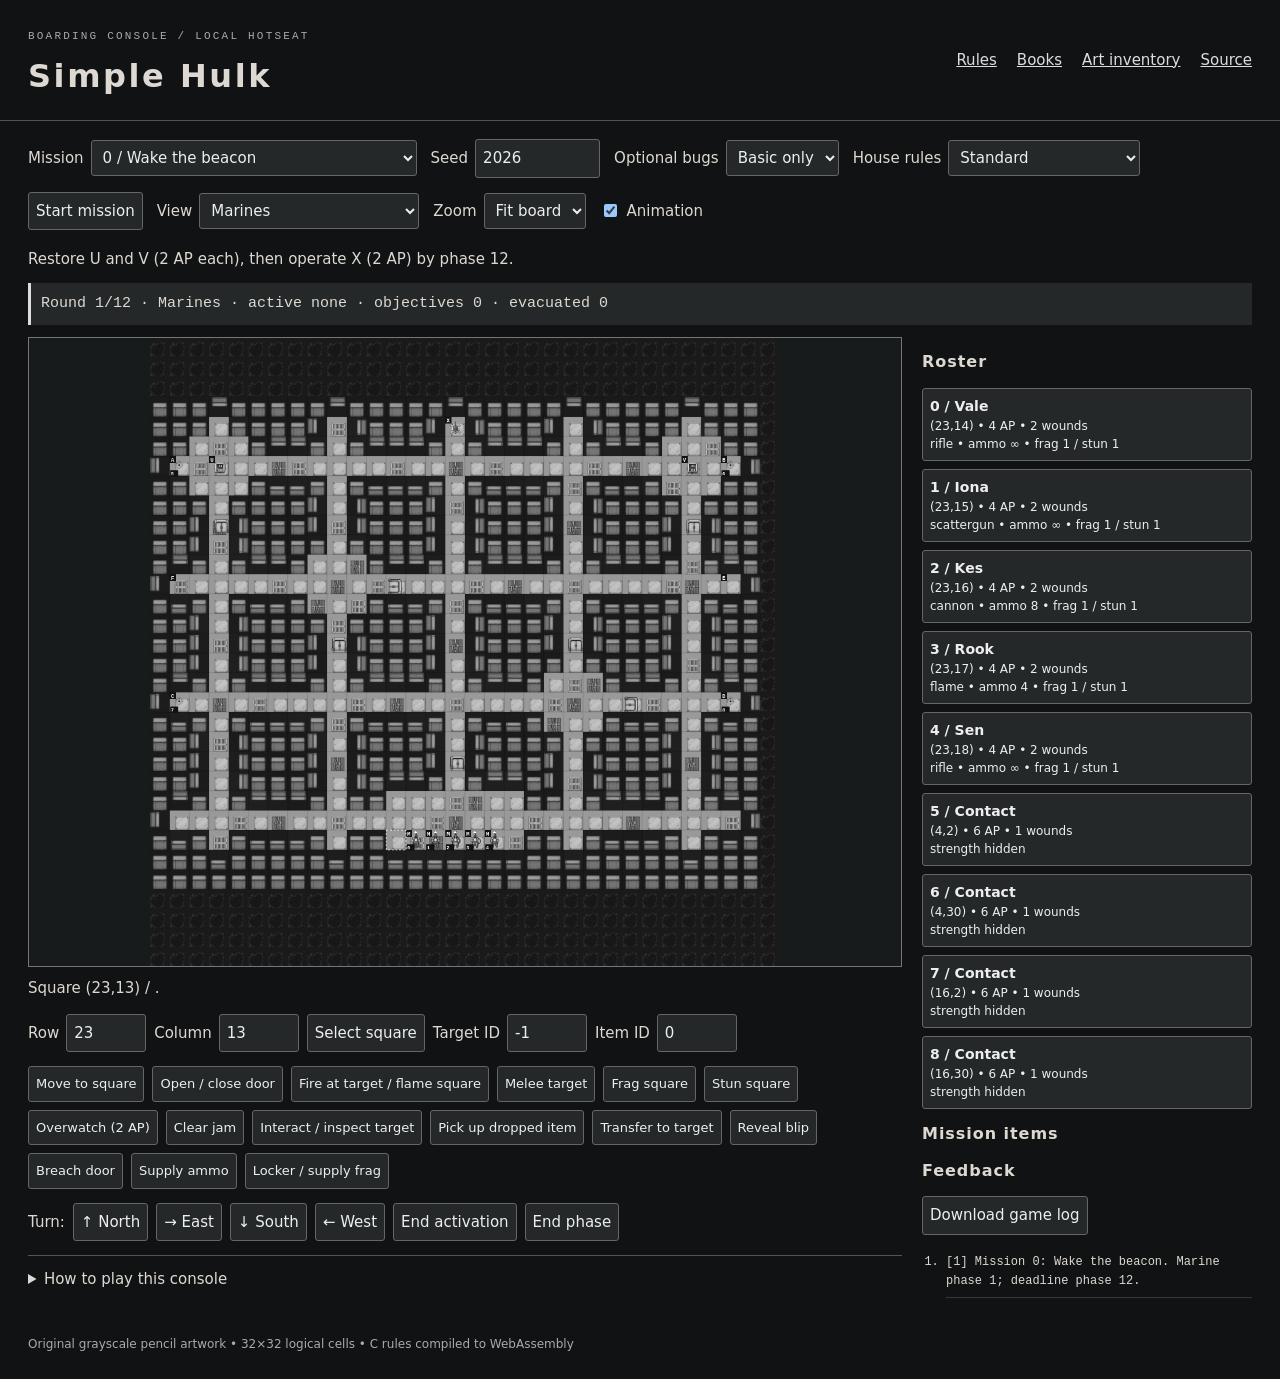
==== web/index.html @ 7cd79fe7 "WASM version" ====
<!doctype html>
<html lang="en">
<head>
<meta charset="utf-8"><meta name="viewport" content="width=device-width, initial-scale=1">
<title>Simple Hulk — boarding console</title><link rel="stylesheet" href="game.css">
</head>
<body>
<header><div><p class="eyebrow">BOARDING CONSOLE / LOCAL HOTSEAT</p><h1>Simple Hulk</h1></div><nav><a href="../rules/RULES.md">Rules</a><a href="../output/pdf/index.html">Books</a><a href="../assets/index.html">Art inventory</a><a href="https://github.com/barbalet/simplehulk/">Source</a></nav></header>
<section class="setup" aria-label="Mission setup">
<label>Mission <select id="mission"></select></label><label>Seed <input id="seed" type="number" min="0" max="4294967295" value="2026"></label>
<label>Optional bugs <select id="specialist"><option value="0">Basic only</option><option value="1">Skitter</option><option value="2">Brute</option><option value="3">Spitter</option></select></label>
<label>House rules <select id="house"><option value="0">Standard</option><option value="1">Training (+2 phases)</option><option value="2">Hard vacuum</option><option value="4">Reliable bursts</option><option value="8">Ghost contacts</option><option value="16">Sealed bulkheads</option><option value="32">Supply cache</option></select></label>
<button id="new" disabled>Start mission</button><label>View <select id="viewer"><option value="0">Marines</option><option value="1">Aliens (private contacts)</option></select></label>
<label>Zoom <select id="zoom"><option value="fit" selected>Fit board</option><option value="32">32 px</option><option value="48">48 px</option><option value="64">64 px</option></select></label><label><input id="motion" type="checkbox" checked> Animation</label>
</section>
<p id="briefing"></p><p id="status" role="status">Loading WebAssembly…</p>
<main><section class="board-column"><div class="map-scroll"><canvas id="map" width="1024" height="1024" tabindex="0" aria-label="32 by 32 boarding map. Use the coordinate controls below as an alternative to clicking."></canvas></div>
<p id="square">Select a model or square. Map coordinates use the book's one-based rows and columns.</p>
<div class="coordinates"><label>Row <input id="row" type="number" min="1" max="25" value="23"></label><label>Column <input id="col" type="number" min="1" max="31" value="13"></label><button id="select-square">Select square</button><label>Target ID <input id="target" type="number" min="-1" max="95" value="-1"></label><label>Item ID <input id="item" type="number" min="0" max="7" value="0"></label></div>
<div class="actions" id="actions">
<button data-action="0">Move to square</button><button data-action="2">Open / close door</button><button data-action="3">Fire at target / flame square</button><button data-action="4">Melee target</button><button data-action="5">Frag square</button><button data-action="6">Stun square</button><button data-action="7">Overwatch (2 AP)</button><button data-action="8">Clear jam</button><button data-action="9">Interact / inspect target</button><button data-action="10">Pick up dropped item</button><button data-action="11">Transfer to target</button><button data-action="12">Reveal blip</button><button data-action="13">Breach door</button><button data-action="14">Supply ammo</button><button id="interact-frag">Locker / supply frag</button>
</div>
<div class="turns"><span>Turn:</span><button data-facing="0">↑ North</button><button data-facing="1">→ East</button><button data-facing="2">↓ South</button><button data-facing="3">← West</button><button id="end">End activation</button><button id="phase">End phase</button></div>
<section id="arrivals" hidden><h2>Alien arrivals</h2><p>Choose entry points, then finish deployment. The engine enforces the queue and entry limits.</p><div id="entries"></div><button id="ready">Finish deployment</button></section>
<section id="reaction" hidden><h2>Overwatch — attack paused</h2><p id="reaction-text"></p><label>Responding Marine <select id="react-marine"></select></label><button id="react-fire">Fire reaction</button><button id="react-hold">Decline reaction</button><button id="resolve">Finish reactions / resume alien attack</button></section>
<details><summary>How to play this console</summary><p>Two players share this device. Select a unit in the roster to activate it. Select a destination or enemy on the map, then choose an action. Selecting a unit on the map does not activate it; it sets the target. Turning costs AP. End an activation before choosing another model. End the Marines phase, deploy contacts, then play alien activations. Resolve every overwatch window before continuing.</p><p>The 31×25 book map sits inside a 32×32 display grid. Outer vacuum cells are scenery. Movement animates between adjacent cells; rotations and effects are visual only. Rules, random dice, hidden contacts, items, victory and AP are handled by the compiled C engine. No automatic player or network play is provided. Alien view reveals private information: pass the device before switching views.</p><p>Relays, valves and mission gear retain their letter or number from the books. Mission collection uses Interact; Pick up is for dropped equipment. Use the item list and target ID for transfers. Overwatch is explicit: each eligible Marine may fire or decline once, in your chosen order; finish reactions to resume the alien action.</p></details>
</section><aside><h2>Roster</h2><div id="units"></div><h2>Mission items</h2><div id="items"></div><h2>Feedback</h2><button id="save-log">Download game log</button><ol id="log" aria-live="polite" aria-relevant="additions"></ol></aside></main>
<footer>Original grayscale pencil artwork • 32×32 logical cells • C rules compiled to WebAssembly</footer>
<script type="module" src="game.js"></script>
</body></html>
---- web/game.css ----
:root{color-scheme:dark;--paper:#ddd9d2;--ink:#141617;--line:#515557}*{box-sizing:border-box}body{margin:0;background:#101213;color:var(--paper);font:15px/1.5 system-ui,sans-serif}header{display:flex;justify-content:space-between;align-items:center;padding:20px 28px;border-bottom:1px solid var(--line)}h1{font-size:32px;letter-spacing:.08em;margin:0}h2{font-size:16px;letter-spacing:.06em}p{margin:10px 0}.eyebrow{font:11px monospace;letter-spacing:.2em;color:#aaa}nav{display:flex;gap:20px}a{color:#ddd}button,input,select{font:inherit;background:#242829;color:#eee;border:1px solid #666;border-radius:3px;padding:7px}button{cursor:pointer}button:hover,button:focus-visible{background:#434849;border-color:white}button:disabled{opacity:.4;cursor:default}label{display:inline-flex;gap:7px;align-items:center}input[type=number]{width:80px}#seed{width:125px}.setup{display:flex;flex-wrap:wrap;gap:14px;padding:18px 28px}#briefing,#status{margin:0 28px 12px}#status{font-family:monospace;padding:10px;background:#242829;border-left:3px solid #ddd}main{display:grid;grid-template-columns:minmax(0,1fr) 330px;gap:20px;padding:0 28px}.map-scroll{overflow:auto;max-height:70vh;border:1px solid #737779;background:#181b1c}canvas{display:block;filter:grayscale(1);width:min(100%,70vh);height:auto;margin-inline:auto;cursor:crosshair}canvas:focus-visible{outline:2px solid white;outline-offset:-2px}.coordinates,.actions,.turns{display:flex;gap:8px;flex-wrap:wrap;margin:14px 0}.actions button{font-size:13px}.turns{align-items:center}#reaction,#arrivals{padding:16px;border:2px solid #ddd;background:#303536;margin:16px 0}#reaction h2{font-size:20px}#entries{display:flex;gap:8px;margin:8px 0}#units{display:grid;gap:8px}.unit{display:block;text-align:left;width:100%;font-size:12px}.unit.active{border:2px solid white;background:#414748}.unit .name{font-size:14px;font-weight:600}#items{font:12px monospace}#log{font:12px/1.6 monospace;max-height:45vh;overflow:auto;padding-left:24px}#log li{padding:6px 0;border-bottom:1px solid #35393a}.error{color:#fff;background:#414141}details{border-top:1px solid #555;padding:12px 0}footer{padding:25px 28px;color:#aaa;font-size:12px}@media(max-width:850px){main{grid-template-columns:1fr;padding:0 12px}header{padding:14px;align-items:flex-start;gap:12px}nav{flex-wrap:wrap;font-size:12px;gap:8px}.setup{padding:14px}#briefing,#status{margin-left:12px;margin-right:12px}aside{display:grid;grid-template-columns:1fr}#units{grid-template-columns:repeat(auto-fit,minmax(180px,1fr))}}@media(prefers-reduced-motion:reduce){*{scroll-behavior:auto}}
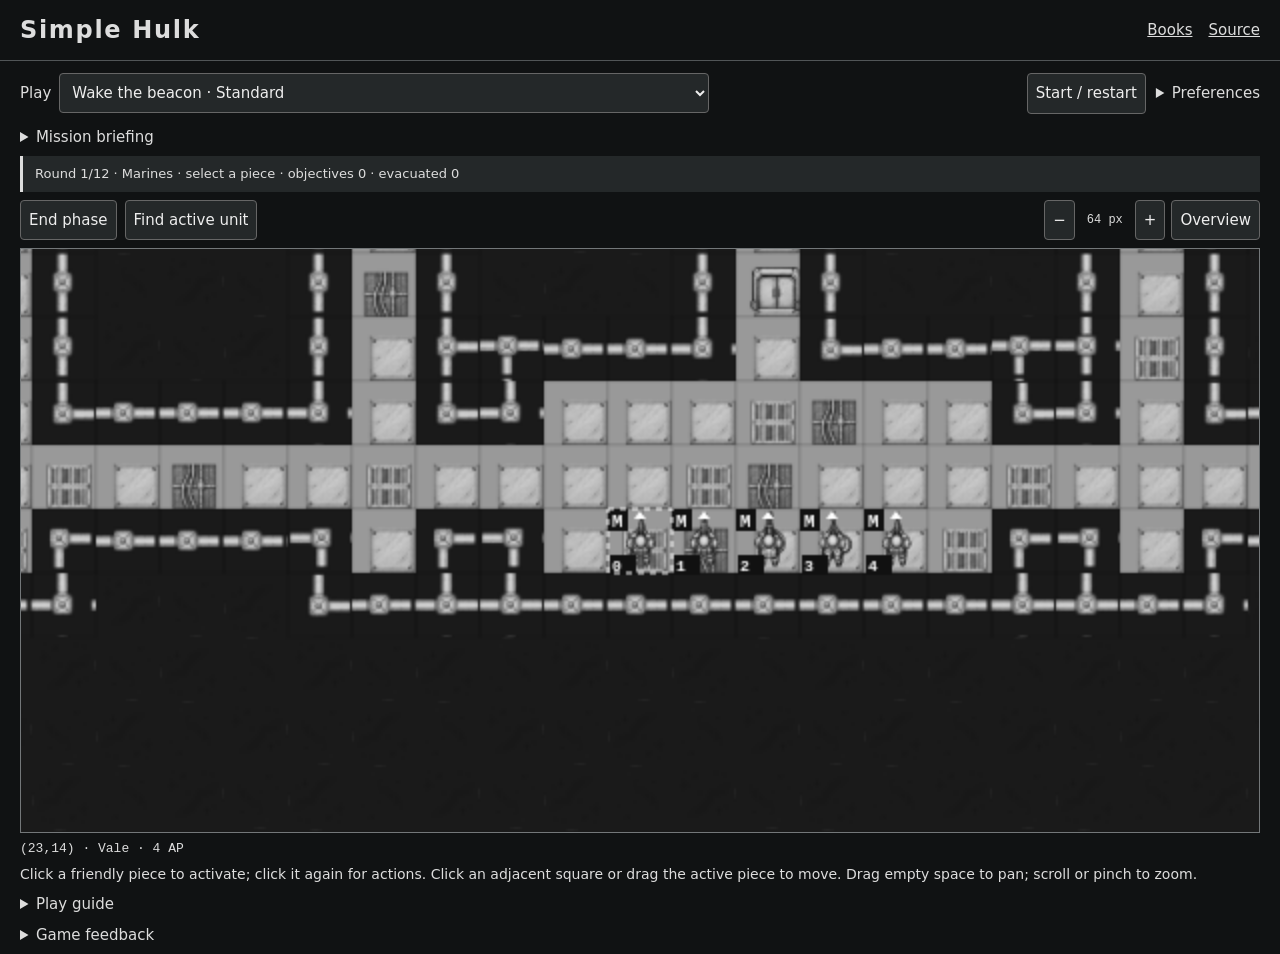
==== commit 358e7f36: "Update through initial feedback." ====
--- a/web/index.html
+++ b/web/index.html
@@ -1,30 +1,11 @@
 <!doctype html>
-<html lang="en">
-<head>
-<meta charset="utf-8"><meta name="viewport" content="width=device-width, initial-scale=1">
-<title>Simple Hulk — boarding console</title><link rel="stylesheet" href="game.css">
-</head>
-<body>
-<header><div><p class="eyebrow">BOARDING CONSOLE / LOCAL HOTSEAT</p><h1>Simple Hulk</h1></div><nav><a href="../rules/RULES.md">Rules</a><a href="../output/pdf/index.html">Books</a><a href="../assets/index.html">Art inventory</a><a href="https://github.com/barbalet/simplehulk/">Source</a></nav></header>
-<section class="setup" aria-label="Mission setup">
-<label>Mission <select id="mission"></select></label><label>Seed <input id="seed" type="number" min="0" max="4294967295" value="2026"></label>
-<label>Optional bugs <select id="specialist"><option value="0">Basic only</option><option value="1">Skitter</option><option value="2">Brute</option><option value="3">Spitter</option></select></label>
-<label>House rules <select id="house"><option value="0">Standard</option><option value="1">Training (+2 phases)</option><option value="2">Hard vacuum</option><option value="4">Reliable bursts</option><option value="8">Ghost contacts</option><option value="16">Sealed bulkheads</option><option value="32">Supply cache</option></select></label>
-<button id="new" disabled>Start mission</button><label>View <select id="viewer"><option value="0">Marines</option><option value="1">Aliens (private contacts)</option></select></label>
-<label>Zoom <select id="zoom"><option value="fit" selected>Fit board</option><option value="32">32 px</option><option value="48">48 px</option><option value="64">64 px</option></select></label><label><input id="motion" type="checkbox" checked> Animation</label>
-</section>
-<p id="briefing"></p><p id="status" role="status">Loading WebAssembly…</p>
-<main><section class="board-column"><div class="map-scroll"><canvas id="map" width="1024" height="1024" tabindex="0" aria-label="32 by 32 boarding map. Use the coordinate controls below as an alternative to clicking."></canvas></div>
-<p id="square">Select a model or square. Map coordinates use the book's one-based rows and columns.</p>
-<div class="coordinates"><label>Row <input id="row" type="number" min="1" max="25" value="23"></label><label>Column <input id="col" type="number" min="1" max="31" value="13"></label><button id="select-square">Select square</button><label>Target ID <input id="target" type="number" min="-1" max="95" value="-1"></label><label>Item ID <input id="item" type="number" min="0" max="7" value="0"></label></div>
-<div class="actions" id="actions">
-<button data-action="0">Move to square</button><button data-action="2">Open / close door</button><button data-action="3">Fire at target / flame square</button><button data-action="4">Melee target</button><button data-action="5">Frag square</button><button data-action="6">Stun square</button><button data-action="7">Overwatch (2 AP)</button><button data-action="8">Clear jam</button><button data-action="9">Interact / inspect target</button><button data-action="10">Pick up dropped item</button><button data-action="11">Transfer to target</button><button data-action="12">Reveal blip</button><button data-action="13">Breach door</button><button data-action="14">Supply ammo</button><button id="interact-frag">Locker / supply frag</button>
-</div>
-<div class="turns"><span>Turn:</span><button data-facing="0">↑ North</button><button data-facing="1">→ East</button><button data-facing="2">↓ South</button><button data-facing="3">← West</button><button id="end">End activation</button><button id="phase">End phase</button></div>
-<section id="arrivals" hidden><h2>Alien arrivals</h2><p>Choose entry points, then finish deployment. The engine enforces the queue and entry limits.</p><div id="entries"></div><button id="ready">Finish deployment</button></section>
-<section id="reaction" hidden><h2>Overwatch — attack paused</h2><p id="reaction-text"></p><label>Responding Marine <select id="react-marine"></select></label><button id="react-fire">Fire reaction</button><button id="react-hold">Decline reaction</button><button id="resolve">Finish reactions / resume alien attack</button></section>
-<details><summary>How to play this console</summary><p>Two players share this device. Select a unit in the roster to activate it. Select a destination or enemy on the map, then choose an action. Selecting a unit on the map does not activate it; it sets the target. Turning costs AP. End an activation before choosing another model. End the Marines phase, deploy contacts, then play alien activations. Resolve every overwatch window before continuing.</p><p>The 31×25 book map sits inside a 32×32 display grid. Outer vacuum cells are scenery. Movement animates between adjacent cells; rotations and effects are visual only. Rules, random dice, hidden contacts, items, victory and AP are handled by the compiled C engine. No automatic player or network play is provided. Alien view reveals private information: pass the device before switching views.</p><p>Relays, valves and mission gear retain their letter or number from the books. Mission collection uses Interact; Pick up is for dropped equipment. Use the item list and target ID for transfers. Overwatch is explicit: each eligible Marine may fire or decline once, in your chosen order; finish reactions to resume the alien action.</p></details>
-</section><aside><h2>Roster</h2><div id="units"></div><h2>Mission items</h2><div id="items"></div><h2>Feedback</h2><button id="save-log">Download game log</button><ol id="log" aria-live="polite" aria-relevant="additions"></ol></aside></main>
-<footer>Original grayscale pencil artwork • 32×32 logical cells • C rules compiled to WebAssembly</footer>
-<script type="module" src="game.js"></script>
-</body></html>
+<html lang="en"><head><meta charset="utf-8"><meta name="viewport" content="width=device-width, initial-scale=1"><title>Simple Hulk</title><link rel="stylesheet" href="game.css"></head><body>
+<header><h1>Simple Hulk</h1><nav><a href="../output/pdf/index.html">Books</a><a href="https://github.com/barbalet/simplehulk/">Source</a></nav></header>
+<section class="setup"><label>Play <select id="mission" aria-label="Scenario and rules version"></select></label><button id="new" disabled>Start / restart</button><details class="preferences"><summary>Preferences</summary><label>Seed <input id="seed" type="number" min="0" max="4294967295" value="2026"></label><label>Private view <select id="viewer"><option value="auto">Current team</option><option value="0">Marines</option><option value="1">Aliens</option></select></label><label><input id="motion" type="checkbox" checked> Animation</label><button id="save-log">Download log</button><p>Local hotseat: pass the device when teams change. Alien view shows private contacts.</p></details></section>
+<details class="brief"><summary>Mission briefing</summary><p id="briefing"></p></details><p id="status" role="status">Loading WebAssembly…</p>
+<main><section class="board-column"><div class="board-toolbar"><button id="phase">End phase</button><button id="focus">Find active unit</button><div class="zoom-tools"><button id="zoom-out" aria-label="Zoom out">−</button><span id="zoom-level">64 px</span><button id="zoom-in" aria-label="Zoom in">+</button><button id="fit">Overview</button></div></div>
+<div class="map-scroll"><canvas id="map" width="1024" height="1024" tabindex="0" aria-label="Board. Arrow keys select squares, Enter selects or moves, M opens unit actions, Escape cancels."></canvas><section id="context" hidden aria-label="Selected unit actions"><strong id="context-name"></strong><p id="context-detail"></p><label>Action <select id="unit-action"></select></label><button id="do-action">Choose</button><button id="close-menu" aria-label="Close actions">×</button></section></div>
+<p id="square" role="status"></p><p id="hint">Click a Marine to activate it. Click again for actions. Click an adjacent square or drag the active piece to move. Drag empty space to pan; scroll or pinch to zoom.</p>
+<details><summary>Play guide</summary><p>Choose any mission and rules version from Play. The board is the control: select a friendly piece, open its action dropdown, then click the target square or piece when prompted. Turning, overwatch, weapons, grenades and equipment are in that menu. End activation there before selecting another piece.</p><p>Click an entry letter to deploy contacts. End phase becomes Finish deployment or Resume alien attack when needed. During overwatch, click a highlighted Marine and choose Fire reaction or Decline reaction. The C engine checks legality and spends AP; dragging never skips cells or bypasses reactions.</p><p>Arrow keys move the square cursor; Enter selects a unit or moves to a square, M opens its menu, Escape cancels targeting. Overview shows the whole board; + enlarges pieces again. Mission items remain on their squares or carrier icons.</p></details>
+<details><summary>Game feedback</summary><ol id="log" aria-live="polite" aria-relevant="additions"></ol></details></section></main>
+<script type="module" src="game.js"></script></body></html>
--- a/web/game.css
+++ b/web/game.css
@@ -1 +1 @@
-:root{color-scheme:dark;--paper:#ddd9d2;--ink:#141617;--line:#515557}*{box-sizing:border-box}body{margin:0;background:#101213;color:var(--paper);font:15px/1.5 system-ui,sans-serif}header{display:flex;justify-content:space-between;align-items:center;padding:20px 28px;border-bottom:1px solid var(--line)}h1{font-size:32px;letter-spacing:.08em;margin:0}h2{font-size:16px;letter-spacing:.06em}p{margin:10px 0}.eyebrow{font:11px monospace;letter-spacing:.2em;color:#aaa}nav{display:flex;gap:20px}a{color:#ddd}button,input,select{font:inherit;background:#242829;color:#eee;border:1px solid #666;border-radius:3px;padding:7px}button{cursor:pointer}button:hover,button:focus-visible{background:#434849;border-color:white}button:disabled{opacity:.4;cursor:default}label{display:inline-flex;gap:7px;align-items:center}input[type=number]{width:80px}#seed{width:125px}.setup{display:flex;flex-wrap:wrap;gap:14px;padding:18px 28px}#briefing,#status{margin:0 28px 12px}#status{font-family:monospace;padding:10px;background:#242829;border-left:3px solid #ddd}main{display:grid;grid-template-columns:minmax(0,1fr) 330px;gap:20px;padding:0 28px}.map-scroll{overflow:auto;max-height:70vh;border:1px solid #737779;background:#181b1c}canvas{display:block;filter:grayscale(1);width:min(100%,70vh);height:auto;margin-inline:auto;cursor:crosshair}canvas:focus-visible{outline:2px solid white;outline-offset:-2px}.coordinates,.actions,.turns{display:flex;gap:8px;flex-wrap:wrap;margin:14px 0}.actions button{font-size:13px}.turns{align-items:center}#reaction,#arrivals{padding:16px;border:2px solid #ddd;background:#303536;margin:16px 0}#reaction h2{font-size:20px}#entries{display:flex;gap:8px;margin:8px 0}#units{display:grid;gap:8px}.unit{display:block;text-align:left;width:100%;font-size:12px}.unit.active{border:2px solid white;background:#414748}.unit .name{font-size:14px;font-weight:600}#items{font:12px monospace}#log{font:12px/1.6 monospace;max-height:45vh;overflow:auto;padding-left:24px}#log li{padding:6px 0;border-bottom:1px solid #35393a}.error{color:#fff;background:#414141}details{border-top:1px solid #555;padding:12px 0}footer{padding:25px 28px;color:#aaa;font-size:12px}@media(max-width:850px){main{grid-template-columns:1fr;padding:0 12px}header{padding:14px;align-items:flex-start;gap:12px}nav{flex-wrap:wrap;font-size:12px;gap:8px}.setup{padding:14px}#briefing,#status{margin-left:12px;margin-right:12px}aside{display:grid;grid-template-columns:1fr}#units{grid-template-columns:repeat(auto-fit,minmax(180px,1fr))}}@media(prefers-reduced-motion:reduce){*{scroll-behavior:auto}}
+:root{color-scheme:dark}*{box-sizing:border-box}body{margin:0;background:#101213;color:#ddd;font:15px/1.5 system-ui,sans-serif}header{display:flex;align-items:center;justify-content:space-between;padding:12px 20px;border-bottom:1px solid #515557}h1{font-size:24px;margin:0;letter-spacing:.07em}nav{display:flex;gap:16px}a{color:#ddd}button,input,select{font:inherit;background:#242829;color:#eee;border:1px solid #666;border-radius:4px;padding:8px;min-height:40px}button{cursor:pointer}button:hover,button:focus-visible{background:#434849;border-color:white}button:disabled{opacity:.4;cursor:default}label{display:inline-flex;gap:8px;align-items:center}input[type=number]{width:125px}.setup{display:flex;align-items:center;gap:10px;flex-wrap:wrap;padding:12px 20px}.setup>label{flex:1}.setup select{width:100%;max-width:650px}.preferences{position:relative}.preferences[open]{background:#242829;padding:12px}.preferences label{display:flex;margin:8px 0}.brief{margin:0 20px}#status{margin:8px 20px;padding:8px 12px;background:#242829;border-left:3px solid #ddd;font-size:13px}main{padding:0 20px}.board-toolbar{display:flex;align-items:center;gap:8px;margin-bottom:8px}.zoom-tools{display:flex;gap:6px;align-items:center;margin-left:auto}#zoom-level{font:12px monospace;min-width:48px;text-align:center}.map-scroll{position:relative;overflow:auto;height:65vh;min-height:300px;border:1px solid #737779;background:#181b1c;overscroll-behavior:contain;touch-action:none}canvas{display:block;filter:grayscale(1);width:2048px;height:2048px;cursor:grab;touch-action:none}canvas:focus-visible{outline:2px solid white;outline-offset:-2px}canvas.targeting{cursor:crosshair}#context{position:fixed;z-index:5;width:290px;max-width:calc(100vw - 16px);padding:12px;background:#202425;border:1px solid #eee;box-shadow:0 8px 32px #000b}#context p{font-size:12px;margin:6px 0 10px}#context label{display:flex}#unit-action{min-width:0;flex:1}#do-action{margin-top:8px;width:100%}#close-menu{position:absolute;right:3px;top:3px;min-height:24px;padding:0 6px}#context-name{display:block;padding-right:25px}#square{font:13px monospace;margin:8px 0}#hint{margin:8px 0;font-size:14px}details{margin:8px 0}summary{cursor:pointer}#log{font:12px/1.6 monospace;max-height:30vh;overflow:auto}#log li{padding:6px 0;border-bottom:1px solid #35393a}.error{background:#414141}@media(max-width:600px){header,.setup{padding:10px}main{padding:0 8px}#status,.brief{margin-left:8px;margin-right:8px}.board-toolbar{flex-wrap:wrap}.zoom-tools{margin-left:0}nav{font-size:12px}.map-scroll{height:62vh}#context{width:270px}}
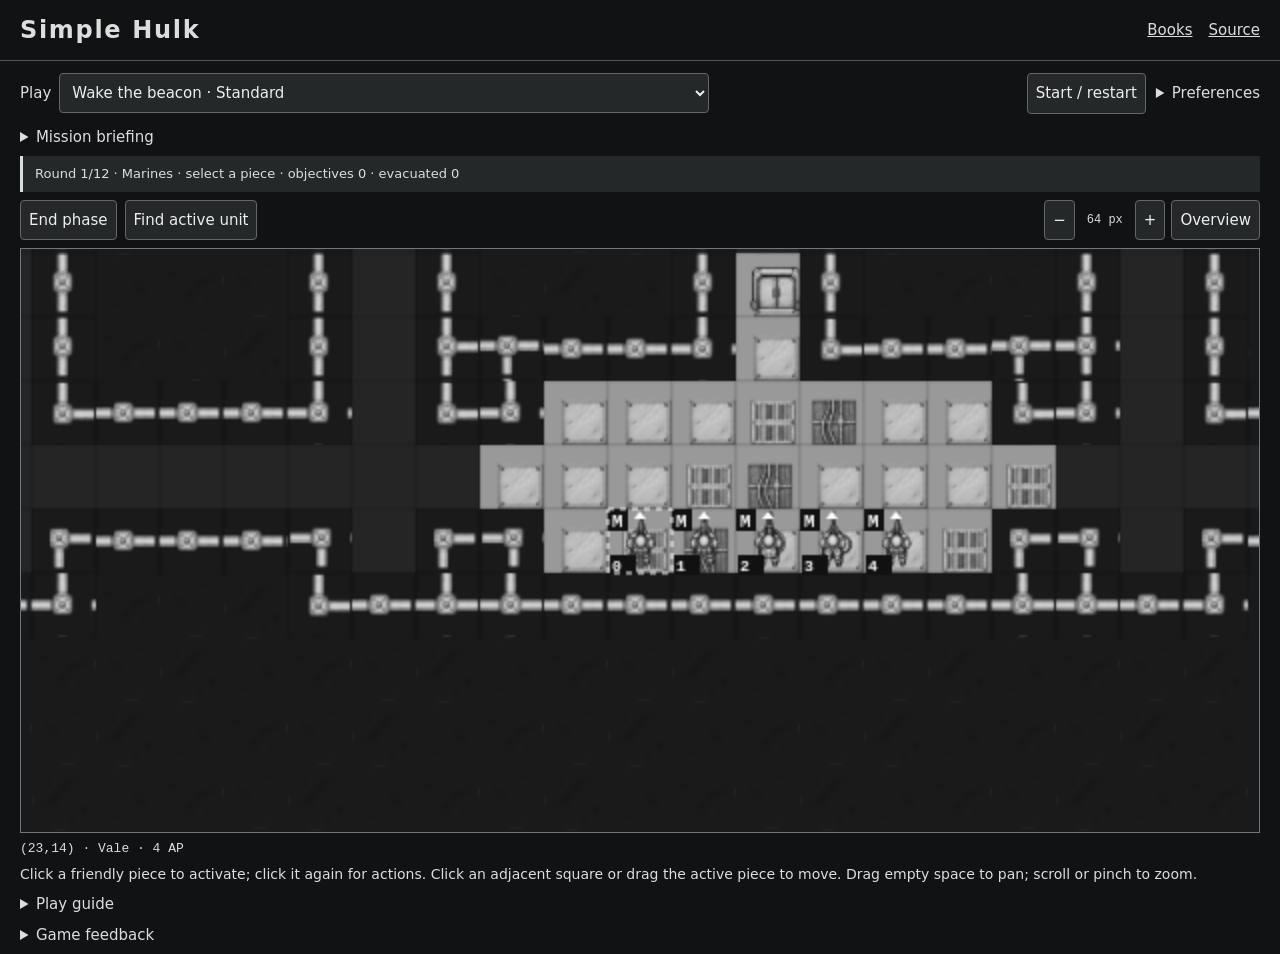
==== commit 17964df9: "Update for visibility." ====
--- a/web/index.html
+++ b/web/index.html
@@ -1,7 +1,7 @@
 <!doctype html>
 <html lang="en"><head><meta charset="utf-8"><meta name="viewport" content="width=device-width, initial-scale=1"><title>Simple Hulk</title><link rel="stylesheet" href="game.css"></head><body>
 <header><h1>Simple Hulk</h1><nav><a href="../output/pdf/index.html">Books</a><a href="https://github.com/barbalet/simplehulk/">Source</a></nav></header>
-<section class="setup"><label>Play <select id="mission" aria-label="Scenario and rules version"></select></label><button id="new" disabled>Start / restart</button><details class="preferences"><summary>Preferences</summary><label>Seed <input id="seed" type="number" min="0" max="4294967295" value="2026"></label><label>Private view <select id="viewer"><option value="auto">Current team</option><option value="0">Marines</option><option value="1">Aliens</option></select></label><label><input id="motion" type="checkbox" checked> Animation</label><button id="save-log">Download log</button><p>Local hotseat: pass the device when teams change. Alien view shows private contacts.</p></details></section>
+<section class="setup"><label>Play <select id="mission" aria-label="Scenario and rules version"></select></label><button id="new" disabled>Start / restart</button><details class="preferences"><summary>Preferences</summary><label>Seed <input id="seed" type="number" min="0" max="4294967295" value="2026"></label><label>Private view <select id="viewer"><option value="0">Marines</option><option value="auto">Current team</option><option value="1">Aliens</option></select></label><label><input id="motion" type="checkbox" checked> Animation</label><button id="save-log">Download log</button><p>Marine view shows current sight and sensor blips. Pass the device before switching to Alien view for private contacts.</p></details></section>
 <details class="brief"><summary>Mission briefing</summary><p id="briefing"></p></details><p id="status" role="status">Loading WebAssembly…</p>
 <main><section class="board-column"><div class="board-toolbar"><button id="phase">End phase</button><button id="focus">Find active unit</button><div class="zoom-tools"><button id="zoom-out" aria-label="Zoom out">−</button><span id="zoom-level">64 px</span><button id="zoom-in" aria-label="Zoom in">+</button><button id="fit">Overview</button></div></div>
 <div class="map-scroll"><canvas id="map" width="1024" height="1024" tabindex="0" aria-label="Board. Arrow keys select squares, Enter selects or moves, M opens unit actions, Escape cancels."></canvas><section id="context" hidden aria-label="Selected unit actions"><strong id="context-name"></strong><p id="context-detail"></p><label>Action <select id="unit-action"></select></label><button id="do-action">Choose</button><button id="close-menu" aria-label="Close actions">×</button></section></div>
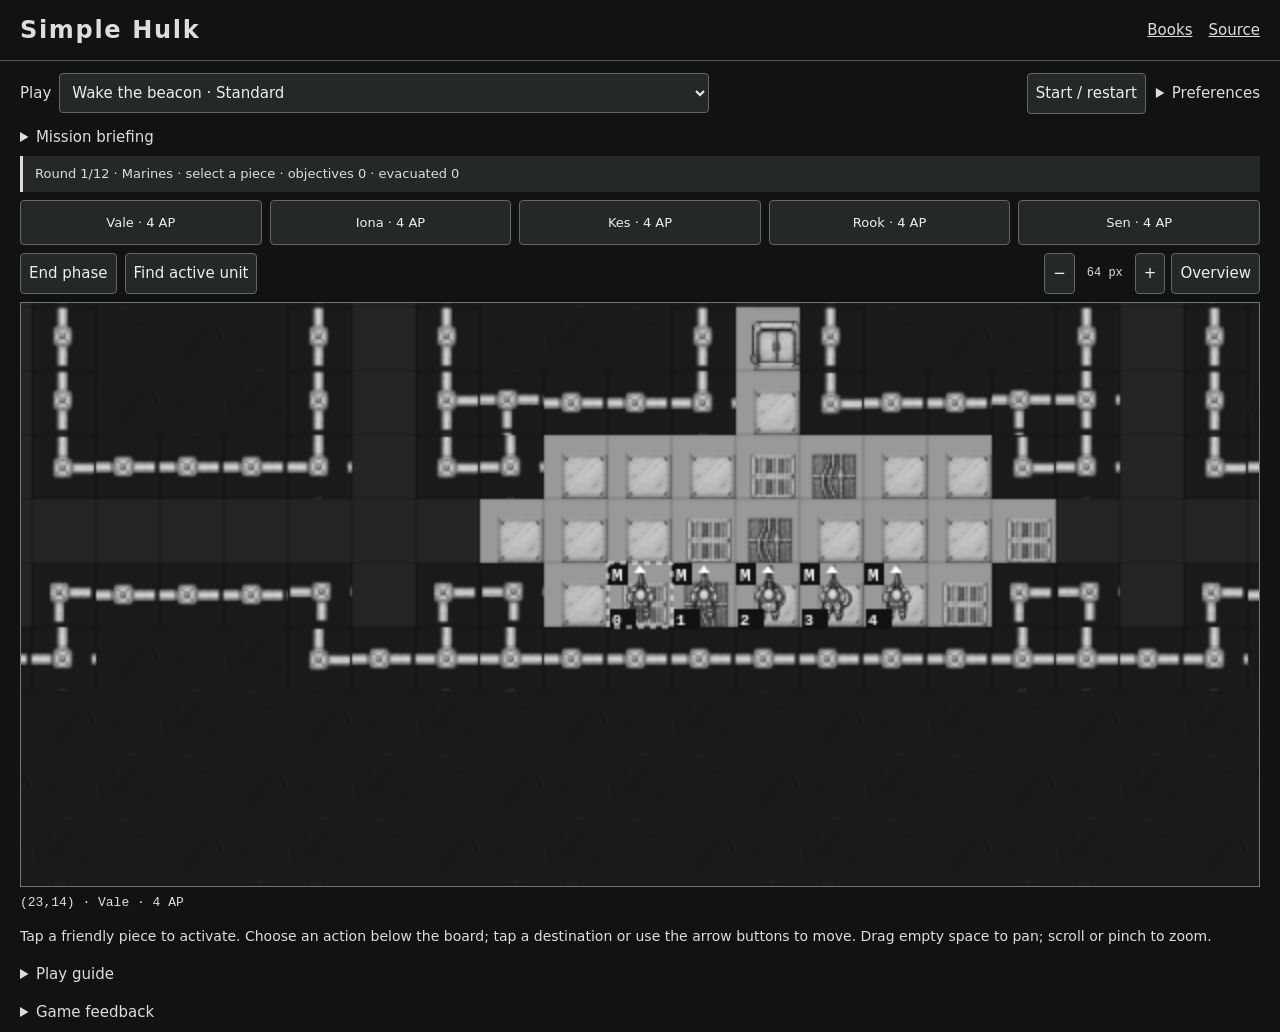
==== commit d26e8c22: "Update with minor corrections." ====
--- a/web/index.html
+++ b/web/index.html
@@ -3,9 +3,10 @@
 <header><h1>Simple Hulk</h1><nav><a href="../output/pdf/index.html">Books</a><a href="https://github.com/barbalet/simplehulk/">Source</a></nav></header>
 <section class="setup"><label>Play <select id="mission" aria-label="Scenario and rules version"></select></label><button id="new" disabled>Start / restart</button><details class="preferences"><summary>Preferences</summary><label>Seed <input id="seed" type="number" min="0" max="4294967295" value="2026"></label><label>Private view <select id="viewer"><option value="0">Marines</option><option value="auto">Current team</option><option value="1">Aliens</option></select></label><label><input id="motion" type="checkbox" checked> Animation</label><button id="save-log">Download log</button><p>Marine view shows current sight and sensor blips. Pass the device before switching to Alien view for private contacts.</p></details></section>
 <details class="brief"><summary>Mission briefing</summary><p id="briefing"></p></details><p id="status" role="status">Loading WebAssembly…</p>
-<main><section class="board-column"><div class="board-toolbar"><button id="phase">End phase</button><button id="focus">Find active unit</button><div class="zoom-tools"><button id="zoom-out" aria-label="Zoom out">−</button><span id="zoom-level">64 px</span><button id="zoom-in" aria-label="Zoom in">+</button><button id="fit">Overview</button></div></div>
-<div class="map-scroll"><canvas id="map" width="1024" height="1024" tabindex="0" aria-label="Board. Arrow keys select squares, Enter selects or moves, M opens unit actions, Escape cancels."></canvas><section id="context" hidden aria-label="Selected unit actions"><strong id="context-name"></strong><p id="context-detail"></p><label>Action <select id="unit-action"></select></label><button id="do-action">Choose</button><button id="close-menu" aria-label="Close actions">×</button></section></div>
-<p id="square" role="status"></p><p id="hint">Click a Marine to activate it. Click again for actions. Click an adjacent square or drag the active piece to move. Drag empty space to pan; scroll or pinch to zoom.</p>
-<details><summary>Play guide</summary><p>Choose any mission and rules version from Play. The board is the control: select a friendly piece, open its action dropdown, then click the target square or piece when prompted. Turning, overwatch, weapons, grenades and equipment are in that menu. End activation there before selecting another piece.</p><p>Click an entry letter to deploy contacts. End phase becomes Finish deployment or Resume alien attack when needed. During overwatch, click a highlighted Marine and choose Fire reaction or Decline reaction. The C engine checks legality and spends AP; dragging never skips cells or bypasses reactions.</p><p>Arrow keys move the square cursor; Enter selects a unit or moves to a square, M opens its menu, Escape cancels targeting. Overview shows the whole board; + enlarges pieces again. Mission items remain on their squares or carrier icons.</p></details>
+<main><section class="board-column"><div id="unit-picker" class="action-buttons" aria-label="Select a unit"></div><div class="board-toolbar"><button id="phase">End phase</button><button id="focus">Find active unit</button><div class="zoom-tools"><button id="zoom-out" aria-label="Zoom out">−</button><span id="zoom-level">64 px</span><button id="zoom-in" aria-label="Zoom in">+</button><button id="fit">Overview</button></div></div>
+<div class="map-scroll"><canvas id="map" width="1024" height="1024" tabindex="0" aria-label="Board. Arrow keys select squares, Enter selects or moves, M opens unit actions, Escape cancels."></canvas></div><section id="context" hidden aria-label="Selected unit actions"><strong id="context-name"></strong><p id="context-detail"></p><div id="movement-pad" aria-label="Move selected unit"><button data-step="-1,0" aria-label="Move north">↑</button><button data-step="0,-1" aria-label="Move west">←</button><button data-step="1,0" aria-label="Move south">↓</button><button data-step="0,1" aria-label="Move east">→</button></div><div id="unit-actions" class="action-buttons"></div><details id="extra-actions"><summary>Facing and equipment</summary><div id="advanced-actions" class="action-buttons"></div></details><button id="close-menu" aria-label="Close actions">×</button></section>
+<button id="cancel-target" hidden>Cancel target selection</button>
+<p id="square" role="status"></p><p id="hint">Tap a Marine to activate it. Use the large action buttons below the board. Tap a floor destination, drag the active piece, or use the arrow buttons to move. Drag empty space to pan; scroll or pinch to zoom.</p>
+<details><summary>Play guide</summary><p>Choose any mission and rules version from Play. The board is the control: select a friendly piece, choose an action button, then tap the target square or piece when prompted. Turning, overwatch, weapons, grenades and equipment are in that menu. End activation there before selecting another piece. The action panel stays below the board, leaving the map clear. Tap a distant floor square to walk a route one legal step at a time; movement stops at exhausted AP, blocked routes, or a reaction.</p><p>Click an entry letter to deploy contacts. End phase becomes Finish deployment or Resume alien attack when needed. During overwatch, click a highlighted Marine and choose Fire reaction or Decline reaction. The C engine checks legality and spends AP; dragging never skips cells or bypasses reactions.</p><p>Arrow keys move the square cursor; Enter selects a unit or moves to a square, M opens its menu, Escape cancels targeting. Overview shows the whole board; + enlarges pieces again. Mission items remain on their squares or carrier icons.</p></details>
 <details><summary>Game feedback</summary><ol id="log" aria-live="polite" aria-relevant="additions"></ol></details></section></main>
 <script type="module" src="game.js"></script></body></html>
--- a/web/game.css
+++ b/web/game.css
@@ -1 +1,5 @@
-:root{color-scheme:dark}*{box-sizing:border-box}body{margin:0;background:#101213;color:#ddd;font:15px/1.5 system-ui,sans-serif}header{display:flex;align-items:center;justify-content:space-between;padding:12px 20px;border-bottom:1px solid #515557}h1{font-size:24px;margin:0;letter-spacing:.07em}nav{display:flex;gap:16px}a{color:#ddd}button,input,select{font:inherit;background:#242829;color:#eee;border:1px solid #666;border-radius:4px;padding:8px;min-height:40px}button{cursor:pointer}button:hover,button:focus-visible{background:#434849;border-color:white}button:disabled{opacity:.4;cursor:default}label{display:inline-flex;gap:8px;align-items:center}input[type=number]{width:125px}.setup{display:flex;align-items:center;gap:10px;flex-wrap:wrap;padding:12px 20px}.setup>label{flex:1}.setup select{width:100%;max-width:650px}.preferences{position:relative}.preferences[open]{background:#242829;padding:12px}.preferences label{display:flex;margin:8px 0}.brief{margin:0 20px}#status{margin:8px 20px;padding:8px 12px;background:#242829;border-left:3px solid #ddd;font-size:13px}main{padding:0 20px}.board-toolbar{display:flex;align-items:center;gap:8px;margin-bottom:8px}.zoom-tools{display:flex;gap:6px;align-items:center;margin-left:auto}#zoom-level{font:12px monospace;min-width:48px;text-align:center}.map-scroll{position:relative;overflow:auto;height:65vh;min-height:300px;border:1px solid #737779;background:#181b1c;overscroll-behavior:contain;touch-action:none}canvas{display:block;filter:grayscale(1);width:2048px;height:2048px;cursor:grab;touch-action:none}canvas:focus-visible{outline:2px solid white;outline-offset:-2px}canvas.targeting{cursor:crosshair}#context{position:fixed;z-index:5;width:290px;max-width:calc(100vw - 16px);padding:12px;background:#202425;border:1px solid #eee;box-shadow:0 8px 32px #000b}#context p{font-size:12px;margin:6px 0 10px}#context label{display:flex}#unit-action{min-width:0;flex:1}#do-action{margin-top:8px;width:100%}#close-menu{position:absolute;right:3px;top:3px;min-height:24px;padding:0 6px}#context-name{display:block;padding-right:25px}#square{font:13px monospace;margin:8px 0}#hint{margin:8px 0;font-size:14px}details{margin:8px 0}summary{cursor:pointer}#log{font:12px/1.6 monospace;max-height:30vh;overflow:auto}#log li{padding:6px 0;border-bottom:1px solid #35393a}.error{background:#414141}@media(max-width:600px){header,.setup{padding:10px}main{padding:0 8px}#status,.brief{margin-left:8px;margin-right:8px}.board-toolbar{flex-wrap:wrap}.zoom-tools{margin-left:0}nav{font-size:12px}.map-scroll{height:62vh}#context{width:270px}}+:root{color-scheme:dark}*{box-sizing:border-box}body{margin:0;background:#101213;color:#ddd;font:15px/1.5 system-ui,sans-serif}header{display:flex;align-items:center;justify-content:space-between;padding:12px 20px;border-bottom:1px solid #515557}h1{font-size:24px;margin:0;letter-spacing:.07em}nav{display:flex;gap:16px}a{color:#ddd}button,input,select{font:inherit;background:#242829;color:#eee;border:1px solid #666;border-radius:4px;padding:8px;min-height:40px}button{cursor:pointer}button:hover,button:focus-visible{background:#434849;border-color:white}button:disabled{opacity:.4;cursor:default}label{display:inline-flex;gap:8px;align-items:center}input[type=number]{width:125px}.setup{display:flex;align-items:center;gap:10px;flex-wrap:wrap;padding:12px 20px}.setup>label{flex:1}.setup select{width:100%;max-width:650px}.preferences{position:relative}.preferences[open]{background:#242829;padding:12px}.preferences label{display:flex;margin:8px 0}.brief{margin:0 20px}#status{margin:8px 20px;padding:8px 12px;background:#242829;border-left:3px solid #ddd;font-size:13px}main{padding:0 20px}.board-toolbar{display:flex;align-items:center;gap:8px;margin-bottom:8px}.zoom-tools{display:flex;gap:6px;align-items:center;margin-left:auto}#zoom-level{font:12px monospace;min-width:48px;text-align:center}.map-scroll{position:relative;overflow:auto;height:65vh;min-height:300px;border:1px solid #737779;background:#181b1c;overscroll-behavior:contain;touch-action:none}canvas{display:block;filter:grayscale(1);width:2048px;height:2048px;cursor:grab;touch-action:none}canvas:focus-visible{outline:2px solid white;outline-offset:-2px}canvas.targeting{cursor:crosshair}#context{position:fixed;z-index:5;width:290px;max-width:calc(100vw - 16px);padding:12px;background:#202425;border:1px solid #eee;box-shadow:0 8px 32px #000b}#context p{font-size:12px;margin:6px 0 10px}#context label{display:flex}#unit-action{min-width:0;flex:1}#do-action{margin-top:8px;width:100%}#close-menu{position:absolute;right:3px;top:3px;min-height:24px;padding:0 6px}#context-name{display:block;padding-right:25px}#square{font:13px monospace;margin:8px 0}#hint{margin:8px 0;font-size:14px}details{margin:8px 0}summary{cursor:pointer}#log{font:12px/1.6 monospace;max-height:30vh;overflow:auto}#log li{padding:6px 0;border-bottom:1px solid #35393a}.error{background:#414141}@media(max-width:600px){header,.setup{padding:10px}main{padding:0 8px}#status,.brief{margin-left:8px;margin-right:8px}.board-toolbar{flex-wrap:wrap}.zoom-tools{margin-left:0}nav{font-size:12px}.map-scroll{height:62vh}#context{width:270px}}
+/* Keep touch actions outside the board instead of covering targets. */
+#context{position:static;width:100%;max-width:none;box-shadow:none;margin-top:10px;padding:12px;min-height:120px} .map-scroll{position:relative} .board-column{display:flex;flex-direction:column} #context-name{font-size:18px} #context-detail{font-size:14px!important} .action-buttons{display:flex;gap:8px;flex-wrap:wrap}.action-buttons button{min-height:48px;flex:1 0 130px;padding:12px} #close-menu{position:static;min-height:44px;margin-top:8px;padding:8px 16px} #movement-pad{display:flex;gap:8px;margin-top:12px} #movement-pad button{min-width:56px;min-height:52px;font-size:24px} #cancel-target{min-height:48px;margin:8px 0} @media(max-width:600px){button,select,summary{min-height:44px}.map-scroll{height:48vh;min-height:240px}.action-buttons button{flex-basis:140px}}
+
+#unit-picker{margin-bottom:8px}#unit-picker button{flex:1 0 90px;min-height:44px;font-size:13px}#extra-actions summary{padding:10px;border:1px solid #666;border-radius:4px}#movement-pad[hidden],#extra-actions[hidden]{display:none}
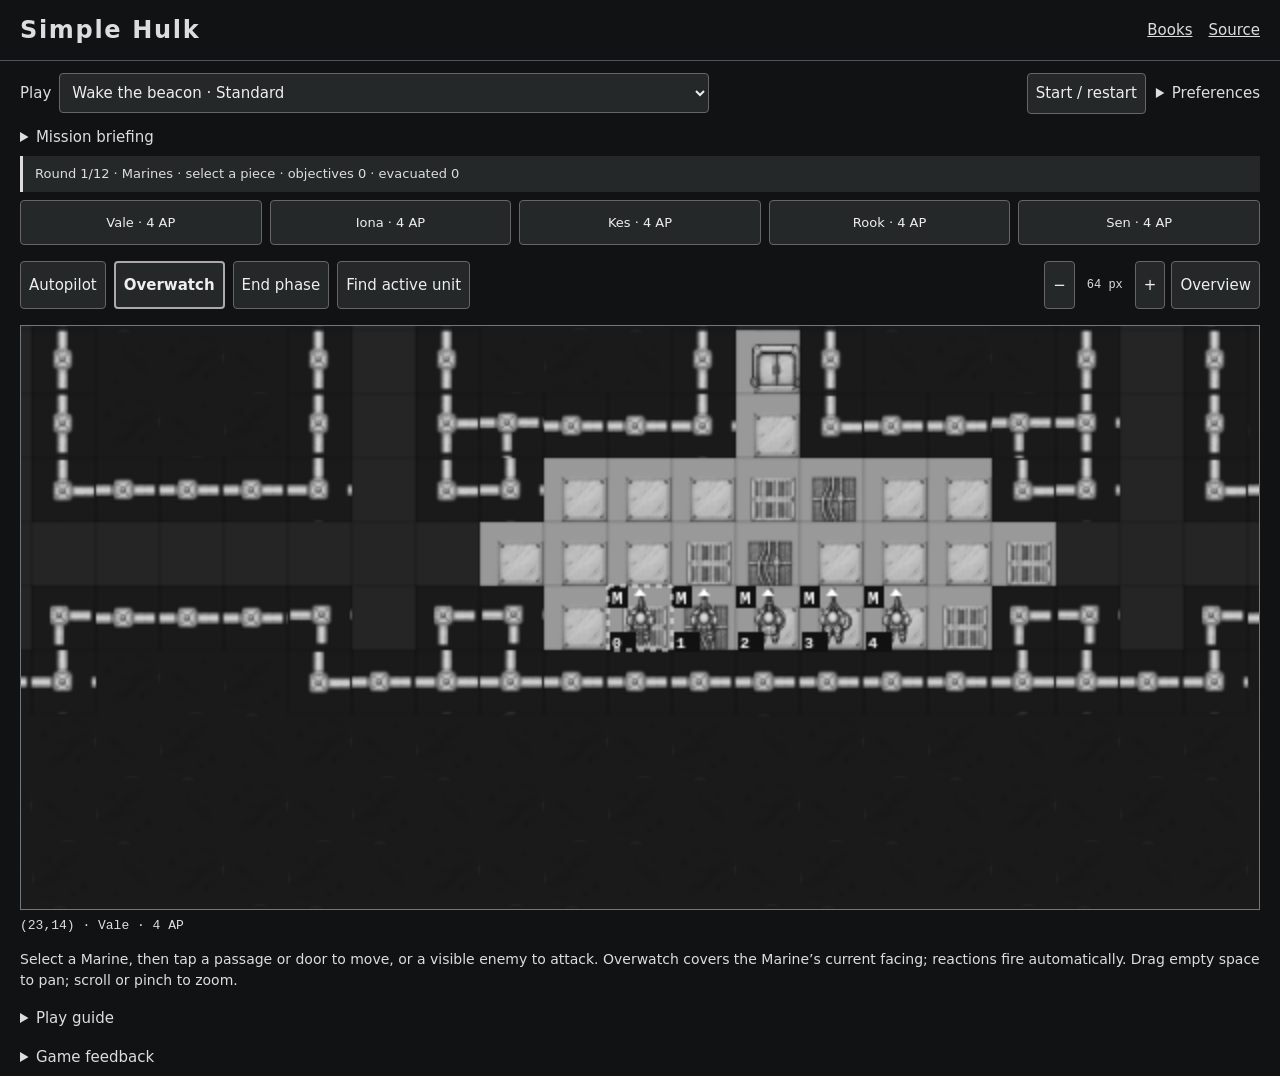
==== commit 6bdf9339: "Update web directory" ====
--- a/web/index.html
+++ b/web/index.html
@@ -1,12 +1,12 @@
 <!doctype html>
 <html lang="en"><head><meta charset="utf-8"><meta name="viewport" content="width=device-width, initial-scale=1"><title>Simple Hulk</title><link rel="stylesheet" href="game.css"></head><body>
 <header><h1>Simple Hulk</h1><nav><a href="../output/pdf/index.html">Books</a><a href="https://github.com/barbalet/simplehulk/">Source</a></nav></header>
-<section class="setup"><label>Play <select id="mission" aria-label="Scenario and rules version"></select></label><button id="new" disabled>Start / restart</button><details class="preferences"><summary>Preferences</summary><label>Seed <input id="seed" type="number" min="0" max="4294967295" value="2026"></label><label>Private view <select id="viewer"><option value="0">Marines</option><option value="auto">Current team</option><option value="1">Aliens</option></select></label><label><input id="motion" type="checkbox" checked> Animation</label><button id="save-log">Download log</button><p>Marine view shows current sight and sensor blips. Pass the device before switching to Alien view for private contacts.</p></details></section>
+<section class="setup"><label>Play <select id="mission" aria-label="Scenario and rules version"></select></label><button id="new" disabled>Start / restart</button><details class="preferences"><summary>Preferences</summary><label>Seed <input id="seed" type="number" min="0" max="4294967295" value="2026"></label><label>Private view <select id="viewer"><option value="0">Marines</option><option value="auto">Current team</option><option value="1">Aliens</option></select></label><label><input id="motion" type="checkbox" checked> Animation</label><label><input id="auto-reactions" type="checkbox" checked> Automatic overwatch shots</label><button id="save-log">Download log</button><p>Marine view shows current sight and sensor blips. Pass the device before switching to Alien view for private contacts.</p></details></section>
 <details class="brief"><summary>Mission briefing</summary><p id="briefing"></p></details><p id="status" role="status">Loading WebAssembly…</p>
-<main><section class="board-column"><div id="unit-picker" class="action-buttons" aria-label="Select a unit"></div><div class="board-toolbar"><button id="phase">End phase</button><button id="focus">Find active unit</button><div class="zoom-tools"><button id="zoom-out" aria-label="Zoom out">−</button><span id="zoom-level">64 px</span><button id="zoom-in" aria-label="Zoom in">+</button><button id="fit">Overview</button></div></div>
+<main><section class="board-column"><div id="unit-picker" class="action-buttons" aria-label="Select a unit"></div><div class="board-toolbar"><button id="autopilot" aria-pressed="false">Autopilot</button><button id="overwatch" disabled>Overwatch</button><button id="phase">End phase</button><button id="focus">Find active unit</button><div class="zoom-tools"><button id="zoom-out" aria-label="Zoom out">−</button><span id="zoom-level">64 px</span><button id="zoom-in" aria-label="Zoom in">+</button><button id="fit">Overview</button></div></div>
 <div class="map-scroll"><canvas id="map" width="1024" height="1024" tabindex="0" aria-label="Board. Arrow keys select squares, Enter selects or moves, M opens unit actions, Escape cancels."></canvas></div><section id="context" hidden aria-label="Selected unit actions"><strong id="context-name"></strong><p id="context-detail"></p><div id="movement-pad" aria-label="Move selected unit"><button data-step="-1,0" aria-label="Move north">↑</button><button data-step="0,-1" aria-label="Move west">←</button><button data-step="1,0" aria-label="Move south">↓</button><button data-step="0,1" aria-label="Move east">→</button></div><div id="unit-actions" class="action-buttons"></div><details id="extra-actions"><summary>Facing and equipment</summary><div id="advanced-actions" class="action-buttons"></div></details><button id="close-menu" aria-label="Close actions">×</button></section>
 <button id="cancel-target" hidden>Cancel target selection</button>
-<p id="square" role="status"></p><p id="hint">Tap a Marine to activate it. Use the large action buttons below the board. Tap a floor destination, drag the active piece, or use the arrow buttons to move. Drag empty space to pan; scroll or pinch to zoom.</p>
-<details><summary>Play guide</summary><p>Choose any mission and rules version from Play. The board is the control: select a friendly piece, choose an action button, then tap the target square or piece when prompted. Turning, overwatch, weapons, grenades and equipment are in that menu. End activation there before selecting another piece. The action panel stays below the board, leaving the map clear. Tap a distant floor square to walk a route one legal step at a time; movement stops at exhausted AP, blocked routes, or a reaction.</p><p>Click an entry letter to deploy contacts. End phase becomes Finish deployment or Resume alien attack when needed. During overwatch, click a highlighted Marine and choose Fire reaction or Decline reaction. The C engine checks legality and spends AP; dragging never skips cells or bypasses reactions.</p><p>Arrow keys move the square cursor; Enter selects a unit or moves to a square, M opens its menu, Escape cancels targeting. Overview shows the whole board; + enlarges pieces again. Mission items remain on their squares or carrier icons.</p></details>
+<p id="square" role="status"></p><p id="hint">Select a Marine, then tap a passage or closed door to move, or tap a visible enemy to attack. Press Overwatch to cover its current facing. Press Autopilot to watch both teams play; press again to pause. Drag empty space to pan; scroll or pinch to zoom.</p>
+<details><summary>Play guide</summary><p>Choose any mission and rules version from Play. The board is the control: select a friendly piece, choose an action button, then tap the target square or piece when prompted. Turning, overwatch, weapons, grenades and equipment are in that menu. End activation there before selecting another piece. The action panel stays below the board, leaving the map clear. Tap a distant floor square to walk a route one legal step at a time; closed doors open for their normal AP cost before movement continues. Movement stops at exhausted AP, blocked routes, or a reaction.</p><p>Click an entry letter to deploy contacts. End phase becomes Finish deployment or Resume alien attack when needed. Overwatch shots resolve automatically by default. Disable Automatic overwatch shots in Preferences to choose Fire reaction or Decline reaction yourself. The C engine checks legality and spends AP; dragging never skips cells or bypasses reactions.</p><p>Arrow keys move the square cursor; Enter selects a unit or moves to a square, M opens its menu, Escape cancels targeting. Overview shows the whole board; + enlarges pieces again. Mission items remain on their squares or carrier icons.</p></details>
 <details><summary>Game feedback</summary><ol id="log" aria-live="polite" aria-relevant="additions"></ol></details></section></main>
 <script type="module" src="game.js"></script></body></html>
--- a/web/game.css
+++ b/web/game.css
@@ -3,3 +3,5 @@
 #context{position:static;width:100%;max-width:none;box-shadow:none;margin-top:10px;padding:12px;min-height:120px} .map-scroll{position:relative} .board-column{display:flex;flex-direction:column} #context-name{font-size:18px} #context-detail{font-size:14px!important} .action-buttons{display:flex;gap:8px;flex-wrap:wrap}.action-buttons button{min-height:48px;flex:1 0 130px;padding:12px} #close-menu{position:static;min-height:44px;margin-top:8px;padding:8px 16px} #movement-pad{display:flex;gap:8px;margin-top:12px} #movement-pad button{min-width:56px;min-height:52px;font-size:24px} #cancel-target{min-height:48px;margin:8px 0} @media(max-width:600px){button,select,summary{min-height:44px}.map-scroll{height:48vh;min-height:240px}.action-buttons button{flex-basis:140px}}
 
 #unit-picker{margin-bottom:8px}#unit-picker button{flex:1 0 90px;min-height:44px;font-size:13px}#extra-actions summary{padding:10px;border:1px solid #666;border-radius:4px}#movement-pad[hidden],#extra-actions[hidden]{display:none}
+
+#autopilot[aria-pressed="true"]{background:#eee;color:#111;border:2px solid white}#overwatch{font-weight:bold;border:2px solid #aaa} .board-toolbar{position:sticky;top:0;z-index:4;background:#101213;padding:8px 0} .board-toolbar button{min-height:48px} #context{scroll-margin-top:70px}
